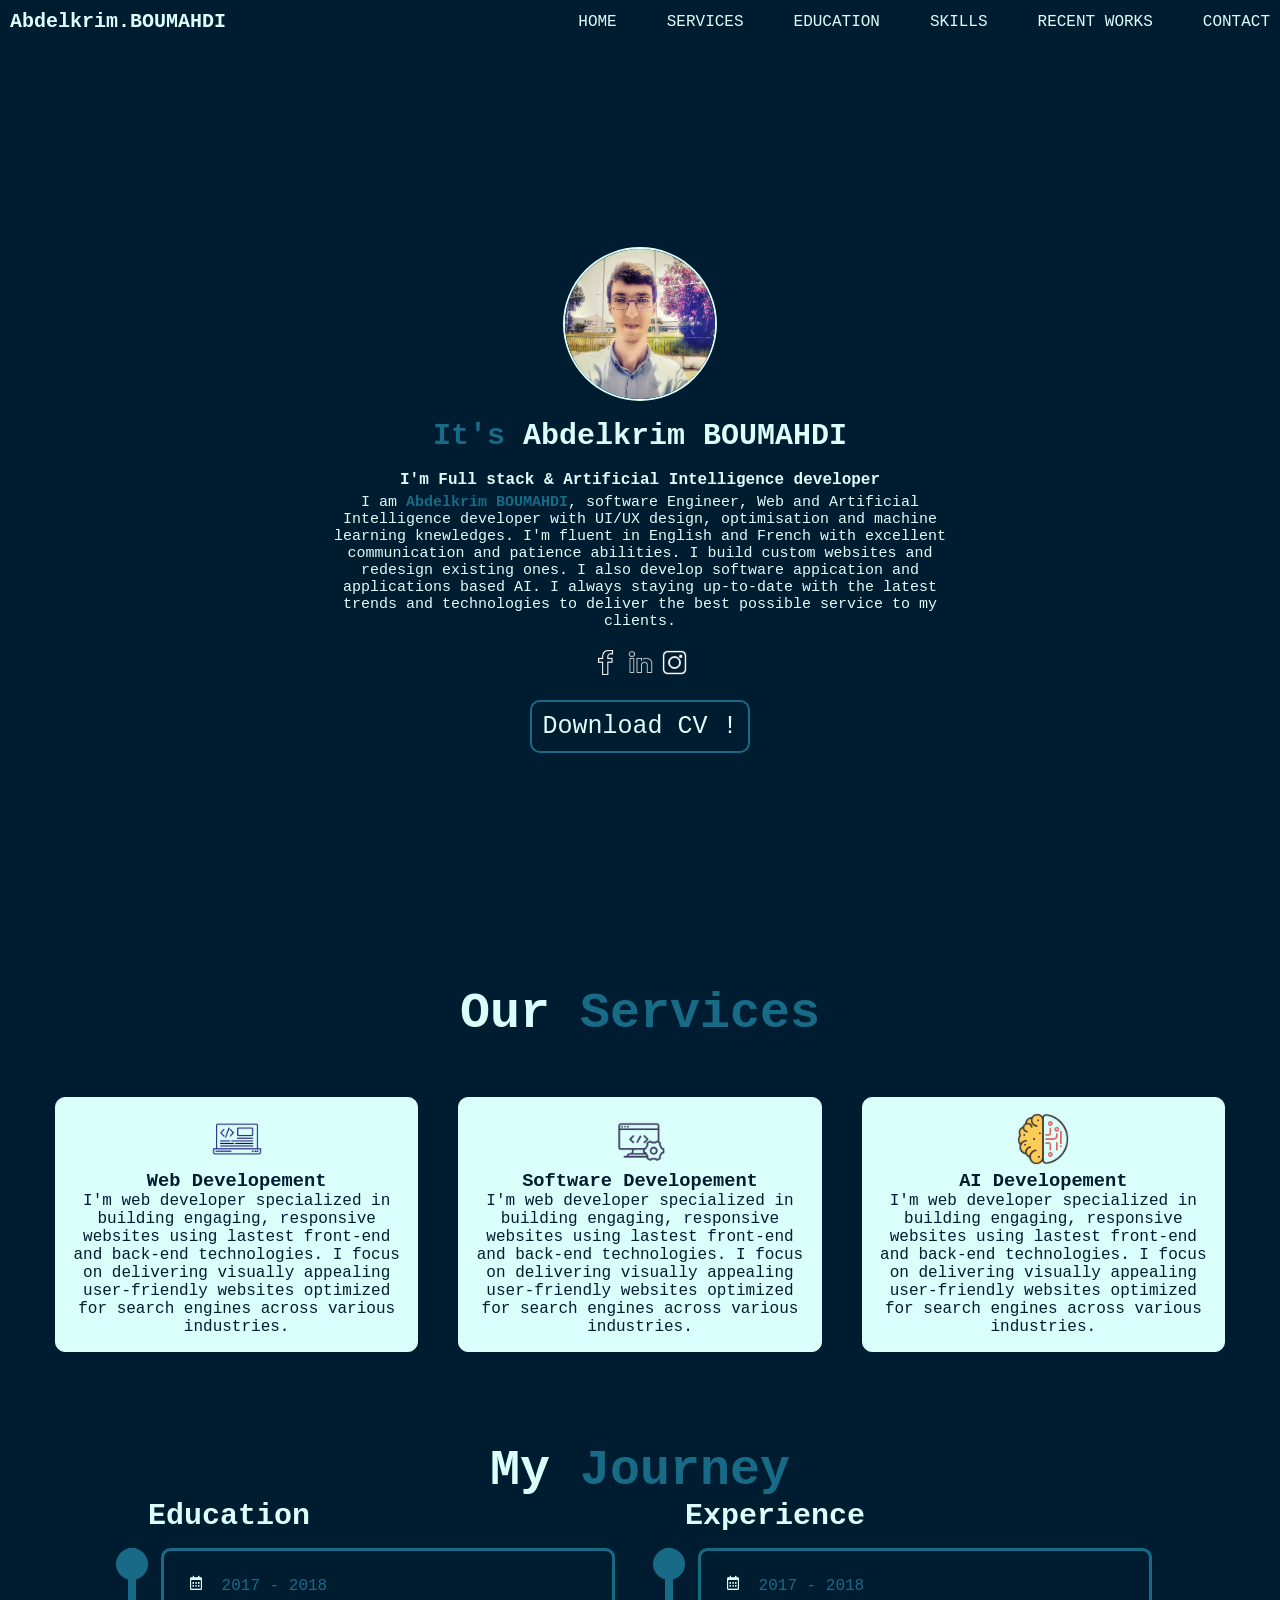
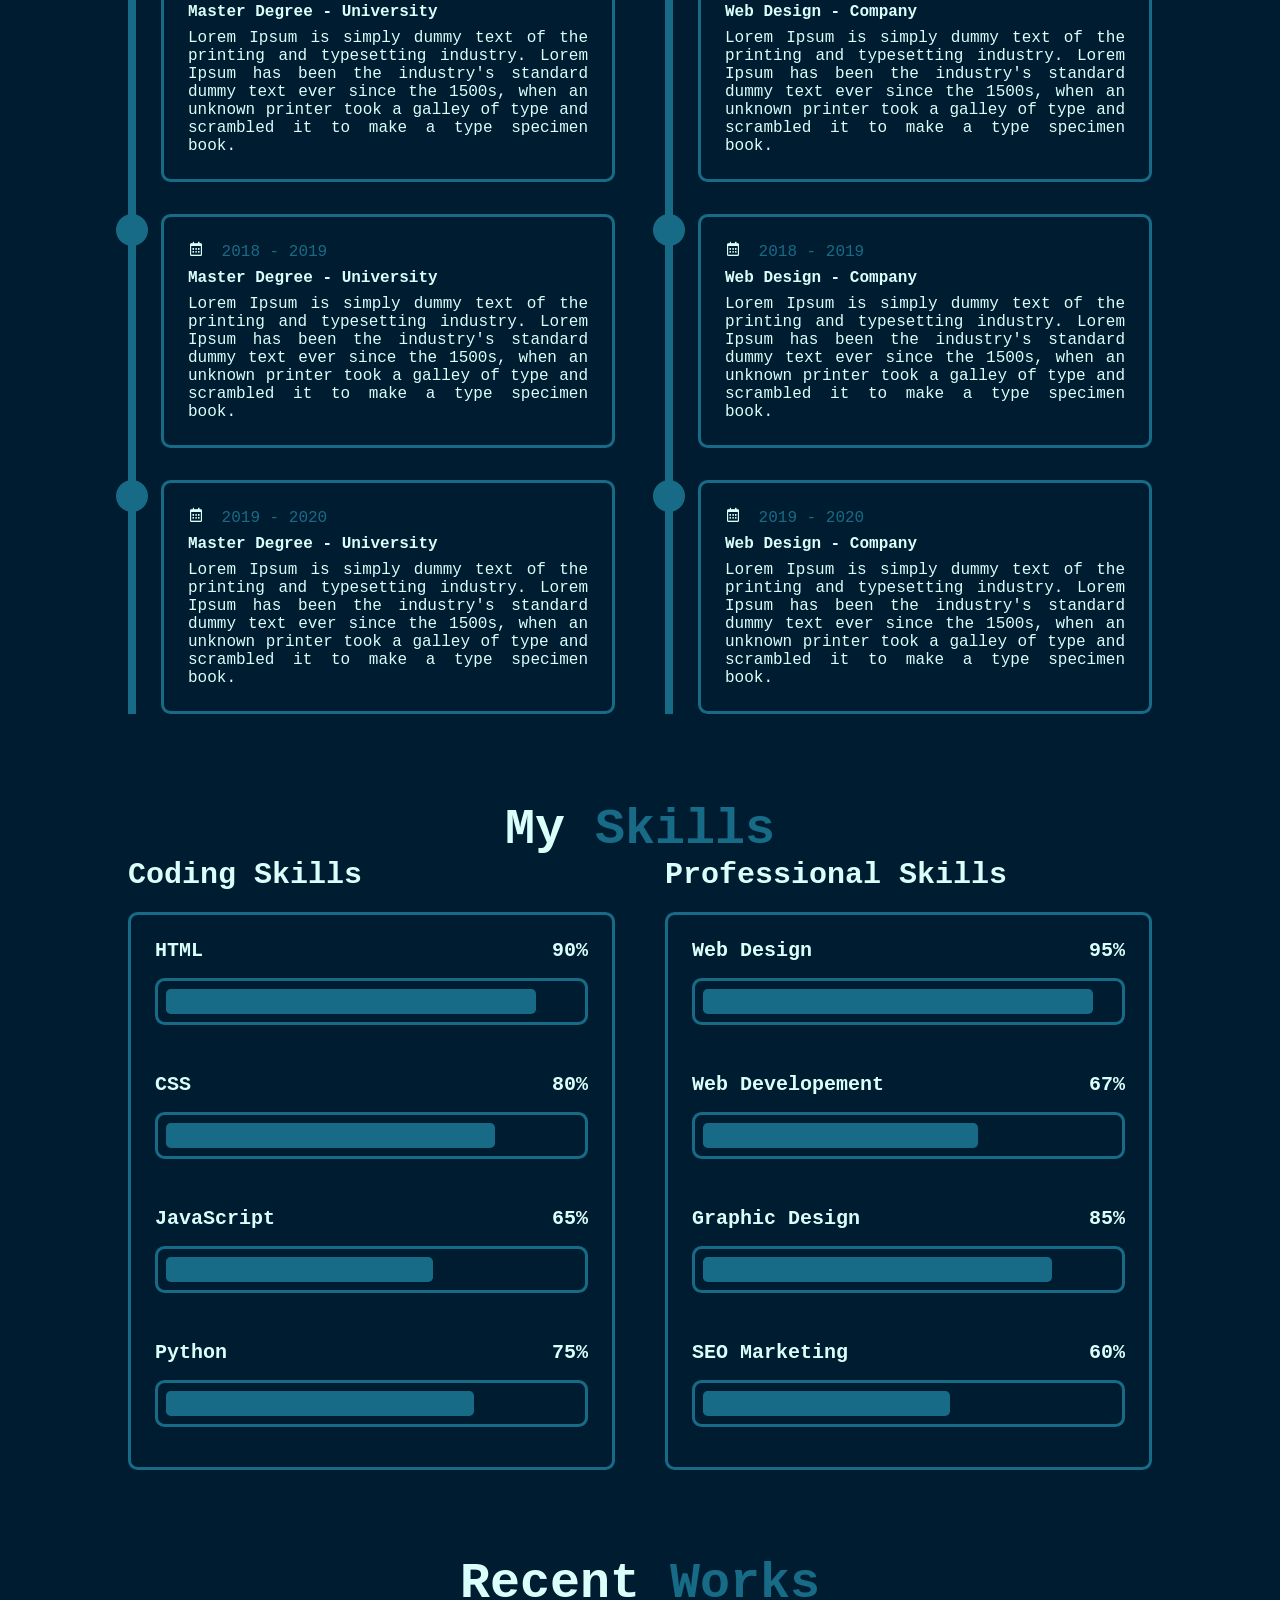
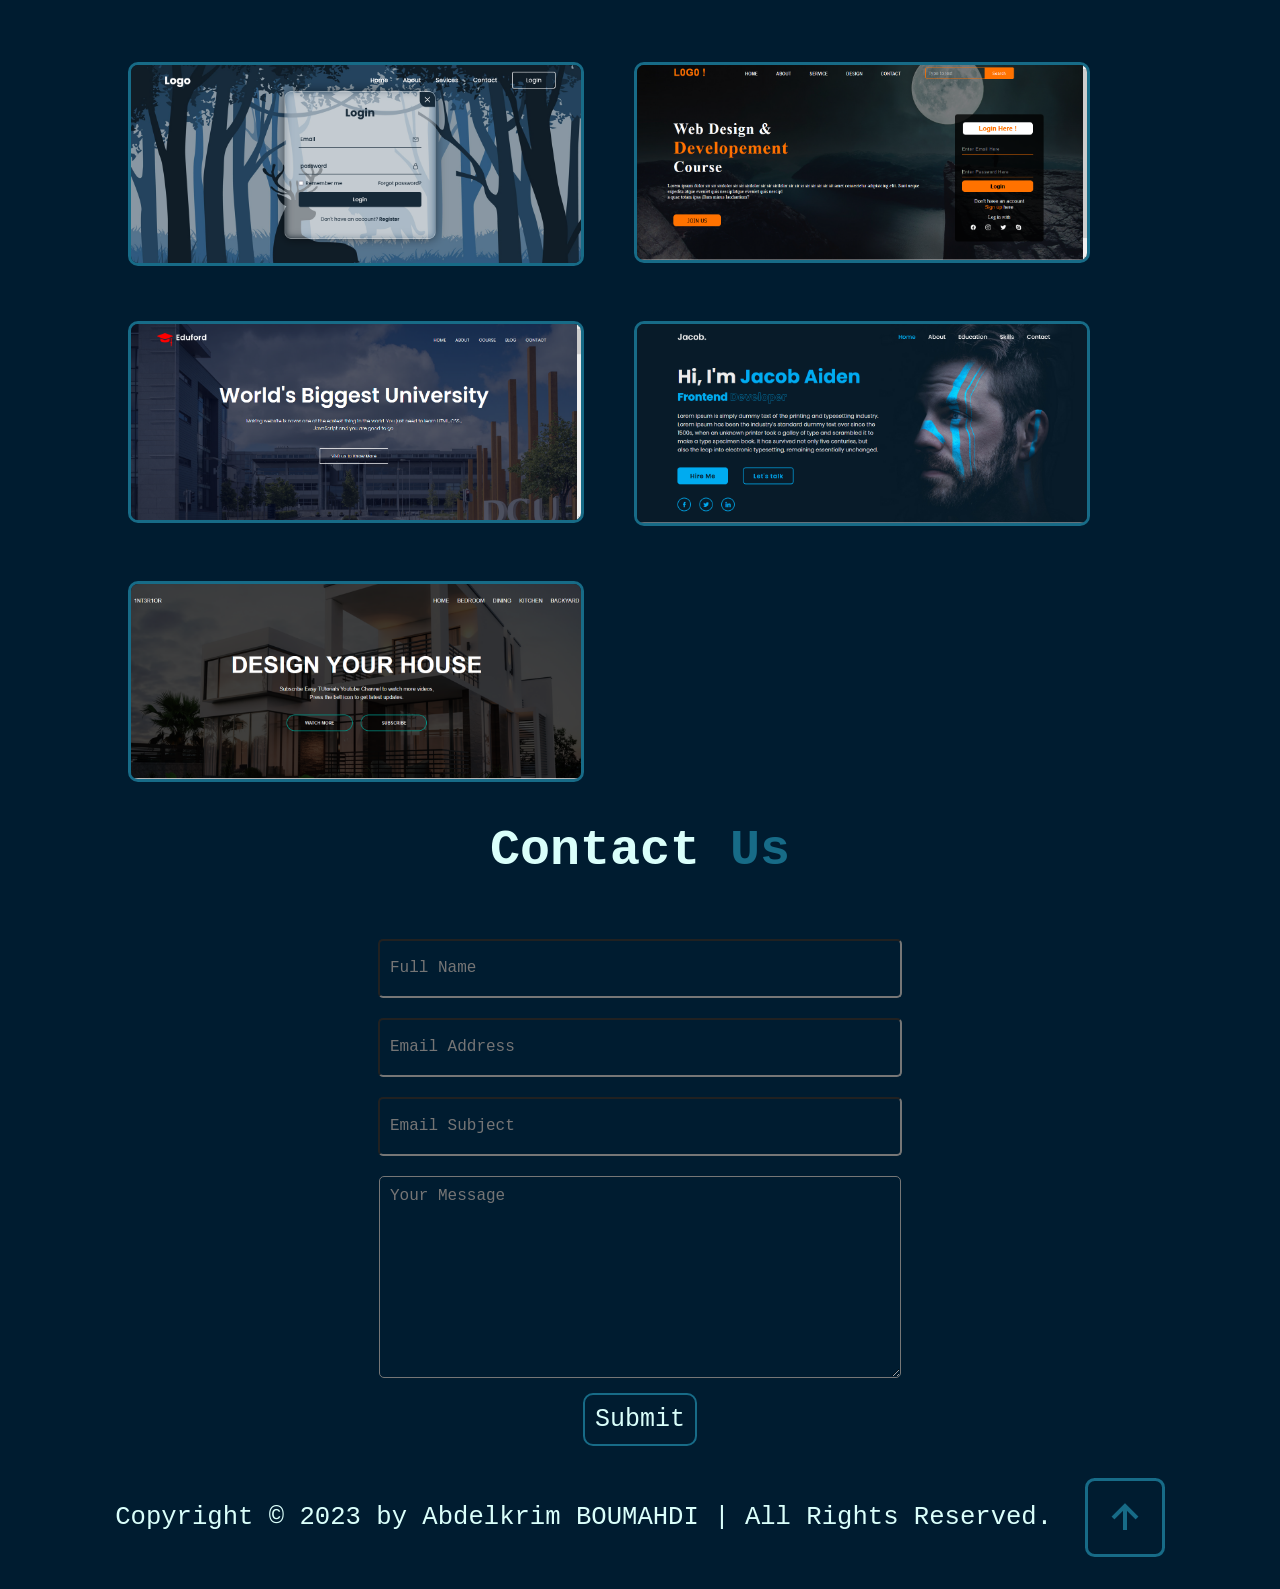
==== index.html @ cdffc8be "Add files via upload" ====
<!DOCTYPE html>
<html>
  <head>
    <link rel="stylesheet" href="style.css">
    <link href='https://unpkg.com/boxicons@2.1.4/css/boxicons.min.css' rel='stylesheet'>
    <title>Abdelkrim BOUMAHDI Portfolio</title>
  </head>
  <body>

    <section class="header">



      <div class="nav-bar">
        <h1 class="logo">
          Abdelkrim.BOUMAHDI
        </h1>
        <ul>
          <li><a href="#home">HOME</a></li>
          <li><a href="#services">SERVICES</a></li>
          <li><a href="#education">EDUCATION</a></li>
          <li><a href="#skills">SKILLS</a></li>
          <li><a href="#recentworks">RECENT WORKS</a></li>
          <li><a href="#contact">CONTACT</a></li>
       </ul>
      </div>
    </section>

    <section class="home" id="home">
      <div class="container">
        <div class="about-img">
          <img class="circular-img" src="imgs/myphoto.jpg" width=150px>
        </div>
        <h1 class="titles"> <span>It's</span> Abdelkrim BOUMAHDI</h1>
        <h4 class="titles"> I'm Full stack & Artificial Intelligence developer </h4>
        <p>I am <span>Abdelkrim BOUMAHDI</span>, software Engineer, Web and Artificial Intelligence developer with
           UI/UX design, optimisation and machine learning knewledges. I'm fluent
           in English and French with excellent communication and patience abilities.
           I build custom websites and redesign existing ones. I also develop software
           appication and applications based AI. I always staying up-to-date with
           the latest trends and technologies to deliver the best
            possible service to my clients.
        </p>
        <div class="banner">
            <a href="https://www.facebook.com/walid4ever"><img src="imgs/facebook_logo.png" width=25px></a>
            <a href="https://www.linkedin.com/in/abdelkrim-boumahdi-388387104/"><img src="imgs/linkedin_logo.png" width=25px></a>
            <a href="https://www.instagram.com/walid93madridista/"><img src="imgs/instagram_logo.png" width=25px></a>
          </div>
          <form method="get" action="docs/CV.pdf">
            <button class= "button" type="submit">Download CV !</button>
          </form>
      </div>

    </section>

    <section class="services" id="services">
      <h1> Our <span>Services</span></h1>

      <div class="big-container">
       <div class="container-services">
         <div class ="Web-Developpement">
           <img src="imgs/web_dev_logo.png" width=52px;>
           <h3 class="titles"> Web Developement </h3>
           <p class="text">
             I'm web developer specialized in building engaging,
             responsive websites using lastest
             front-end and back-end technologies.
             I focus on delivering visually appealing user-friendly
             websites optimized for search engines across various industries.
           </p>
         </div>

         <div class ="software-developpement">
           <img src="imgs/coding_logo.png" width=52px;>
           <h3 class="titles"> Software Developement </h3>
           <p class="text">
             I'm web developer specialized in building engaging,
             responsive websites using lastest
             front-end and back-end technologies.
             I focus on delivering visually appealing user-friendly
             websites optimized for search engines across various industries.
           </p>
         </div>

         <div class ="ai-Developpement">
           <img src="imgs/ai_logo.png" width=52px;>
           <h3 class="titles"> AI Developement </h3>
           <p class="text">
             I'm web developer specialized in building engaging,
             responsive websites using lastest
             front-end and back-end technologies.
             I focus on delivering visually appealing user-friendly
             websites optimized for search engines across various industries.
           </p>
         </div>

       </div>

     </div>

    </section>

    <section class="education" id="education">
      <h1> My <span>Journey</span></h1>


      <div class="education-row">
              <div class="education-column">
                <h3 class="title">Education</h3>

                <div class="education-box">
                  <div class="education-content">
                    <div class="content">
                      <div class="year"><i class='bx bx-calendar'></i> 2017 - 2018</div>
                      <h3> Master Degree - University</h3>
                      <p>Lorem Ipsum is simply dummy text of the printing and typesetting industry. Lorem Ipsum has been the industry's standard dummy text ever since the 1500s, when an unknown printer took a galley of type and scrambled it to make a type specimen book.</p>
                    </div>
                  </div>
                  <div class="education-content">
                    <div class="content">
                      <div class="year"><i class='bx bx-calendar'></i> 2018 - 2019</div>
                      <h3> Master Degree - University</h3>
                      <p>Lorem Ipsum is simply dummy text of the printing and typesetting industry. Lorem Ipsum has been the industry's standard dummy text ever since the 1500s, when an unknown printer took a galley of type and scrambled it to make a type specimen book.</p>

                    </div>
                  </div>

                  <div class="education-content">
                    <div class="content">
                      <div class="year"><i class='bx bx-calendar'></i> 2019 - 2020</div>
                      <h3> Master Degree - University</h3>
                      <p>Lorem Ipsum is simply dummy text of the printing and typesetting industry. Lorem Ipsum has been the industry's standard dummy text ever since the 1500s, when an unknown printer took a galley of type and scrambled it to make a type specimen book.</p>

                    </div>
                  </div>

                  </div>
                </div>

                <div class="education-column">
                  <h3 class="title">Experience</h3>

                  <div class="education-box">
                    <div class="education-content">
                      <div class="content">
                        <div class="year"><i class='bx bx-calendar'></i> 2017 - 2018</div>
                        <h3> Web Design - Company</h3>
                        <p>Lorem Ipsum is simply dummy text of the printing and typesetting industry. Lorem Ipsum has been the industry's standard dummy text ever since the 1500s, when an unknown printer took a galley of type and scrambled it to make a type specimen book.</p>
                      </div>
                    </div>
                    <div class="education-content">
                      <div class="content">
                        <div class="year"><i class='bx bx-calendar'></i> 2018 - 2019</div>
                        <h3> Web Design - Company</h3>
                        <p>Lorem Ipsum is simply dummy text of the printing and typesetting industry. Lorem Ipsum has been the industry's standard dummy text ever since the 1500s, when an unknown printer took a galley of type and scrambled it to make a type specimen book.</p>

                      </div>
                    </div>

                    <div class="education-content">
                      <div class="content">
                        <div class="year"><i class='bx bx-calendar'></i> 2019 - 2020</div>
                        <h3> Web Design - Company</h3>
                        <p>Lorem Ipsum is simply dummy text of the printing and typesetting industry. Lorem Ipsum has been the industry's standard dummy text ever since the 1500s, when an unknown printer took a galley of type and scrambled it to make a type specimen book.</p>

                      </div>
                    </div>

                    </div>
                  </div>


              </div>




    </section>



    <section class="skills" id="skills">
      <h1> My <span>Skills</span></h1>
      <div class="skills-row">
           <div class="skills-column">
             <h3 class="title">Coding Skills</h3>
             <div class="skills-box">
               <div class="skills-content">

               <div class ="progress">
                 <h3> HTML <span>90%</span></h3>
                 <div class="bar"><span></span></div>
               </div>
               <div class ="progress">
                 <h3> CSS <span>80%</span></h3>
                 <div class="bar"><span></span></div>
               </div>
               <div class ="progress">
                 <h3> JavaScript <span>65%</span></h3>
                 <div class="bar"><span></span></div>
               </div>
               <div class ="progress">
                 <h3> Python <span>75%</span></h3>
                 <div class="bar"><span></span></div>
               </div>
             </div>
             </div>
           </div>

           <div class="skills-column">
             <h3 class="title">Professional Skills</h3>
             <div class="skills-box">
               <div class="skills-content">
               <div class ="progress">
                 <h3> Web Design <span>95%</span></h3>
                 <div class="bar"><span></span></div>
               </div>
               <div class ="progress">
                 <h3> Web Developement <span>67%</span></h3>
                 <div class="bar"><span></span></div>
               </div>
               <div class ="progress">
                 <h3> Graphic Design <span>85%</span></h3>
                 <div class="bar"><span></span></div>
               </div>
               <div class ="progress">
                 <h3> SEO Marketing <span>60%</span></h3>
                 <div class="bar"><span></span></div>
               </div>
             </div>
           </div>
           </div>

           </div>
    </section>

    <section class="recentworks" id="recentworks">
      <h1> Recent <span>Works</span></h1>
      <div class="myworks">
        <a href="#"><img src="imgs/mywork1.png" width=450px></a>
          <a href="#"><img src="imgs/mywork2.png" width=450px></a>
          <a href="#"><img src="imgs/mywork3.png" width=450px></a>
            <a href="#"><img src="imgs/mywork4.png" width=450px></a>
              <a href="#"><img src="imgs/mywork5.png" width=450px></a>
      </div>
    </section>


    <section class="contact" id="contact">
      <h1> Contact <span>Us</span></h1>
         <form action="#">
           <div class="formulaire">
           <div class="input-box">
             <div class="input-field">
               <input type="text" placeholder="Full Name" required>
              </div>
             <div class="input-field">
             <input type="text" placeholder="Email Address" required>
              </div>
           </div>
           <div class="input-box">

             <div class="input-field">
             <input type="text" placeholder="Email Subject" required>
              </div>
           </div>
           <div class="textarea-field">
             <textarea name="" id="" cols="50" rows="10" placeholder="Your Message" required></textarea>
            </div>
           <div class="btn-box btns">
             <button type="submit" class="button">Submit</button>
           </div>
         </div>
         </form>
       </section>
       <!-- footer design -->
       <footer class="footer">
         <div class="footer-text">
           <p>Copyright &copy; 2023 by Abdelkrim BOUMAHDI | All Rights Reserved.</p>
         </div>
         <div class="footer-iconTop">
           <a href="#"><i class='bx bx-up-arrow-alt'></i></a>
         </div>
       </footer>


  </body>

</html>
---- style.css ----
*{
  margin:0;
  padding:0;
  background-color: #001C30;
  font-family: Courier ;
}

.header{
  position: fixed;
  width: 100%;
  padding: 10px;
}
.nav-bar{
  display: flex;
  align-items: center;
  justify-content: space-between;
}
.nav-bar li{
  list-style: none;
}
.logo{
  color:#DAFFFB;
  font-size: 20px;
  font-weight: 700;
}
.nav-bar ul{
    display: flex;
}
.nav-bar li a{
  text-decoration: none;
  color:#DAFFFB;
  font-size: 16px;
  padding-left: 50px;
}
.nav-bar{
  padding-right: 20px;
}
span{
    color : #176B87;
    font-weight: 700;
}
.home .container{
  display: flex;
  flex-direction: column;
  justify-content: center;
  align-items: center;
  text-align: center;
   width:50%;
   height: 100vh;
   margin-left: auto;
   margin-right: auto;
}
.home .container .circular-img{
  border-radius: 50%;
  border:2px solid #DAFFFB;
  margin-bottom: 5px;
}
.circular-img:hover  {
                -webkit-animation-name: greenPulse;
                -webkit-animation-duration: 2s;
                -webkit-animation-iteration-count: 1;
                -webkit-box-shadow: 0 0 18px #DAFFFB;
}

.home .container h1{
  padding-top: 8px;
  font-size: 30px;
  font-weight: 700;
  color:#DAFFFB;
}

.home .container h4{
  padding-top: 18px;
  font-weight: 600;
  color:#DAFFFB;
}
.home .container .banner{
  padding-top: 15px;
}
.home .container  p {
  color:#DAFFFB;
  font-size: 15px;
  padding-top: 5px;
  padding-bottom: 5px;
}
.home .container .banner a img{
  color:#DAFFFB;
  padding-bottom: 20px;
}
.button{
  color:#DAFFFB;
  font-size: 25px;
  padding: 10px;
  background: transparent;
  border: 2px solid #176B87;
  border-radius: 10px;
  cursor:pointer;
  transition: 0.5s ease;
}
.home{
  padding-top: 50px;
}
.button:hover{
  background-color: #176B87;
}
.services h1{
  text-align: center;
  color:#DAFFFB;
  padding-top: 35px;
  font-size: 50px;
}
.big-container{
  display: flex;
  align-items: center;
  justify-content: center;
  padding: 20px;
  margin: 15px;
}
.big-container .container-services{
  display: flex;
  align-items: center;
  justify-content: center;
  text-align: center;
}
.Web-Developpement,.software-developpement,.ai-Developpement{
  margin: 20px;
  padding: 15px;
  border: 1px solid #DAFFFB;
  border-radius:10px;
  background-color: #DAFFFB;

  transition: 0.5s ease;
}
.Web-Developpement h3,.software-developpement h3,.ai-Developpement h3{
  background-color: #DAFFFB;
  color:#001C30;

}
.text{
  background-color: #DAFFFB;
  color:#001C30;
}
.Web-Developpement img,.software-developpement img,.ai-Developpement img{
  background-color: #DAFFFB;

}
.Web-Developpement:hover,.software-developpement:hover,.ai-Developpement:hover{
  -webkit-animation-duration: 2s;
  -webkit-animation-iteration-count: 1;
  -webkit-box-shadow: 0 0 18px #DAFFFB;

}

.education h1{
  text-align: center;
  color:#DAFFFB;
  padding-top: 35px;
  font-size: 50px;
}
.banner a img{
  transition: 0.5s;
}
.banner a img:hover{
  transform: scale(1.2);

}

.education{
  display: flex;
  justify-content: center;
  align-items: center;
  flex-direction: column;
  min-height: auto;
  padding-bottom: 20px;
  width: 80%;
  margin-left: auto;
  margin-right: auto;
}


.education .education-row{
  display: flex;
  flex-wrap: wrap;
  gap: 50px;
}
.education-row .education-column{
  flex: 1 1 50px;
}

.education-column .title{
  font-size: 30px;
  color:#DAFFFB;
  margin: 0 0 15px 20px;
}

.education-column .education-box{
  border-left: 8px solid #176B87;
}

.education-box .education-content{
  position:relative;
  padding-left:25px;
}
.education-box .education-content::before{
  content:'';
  position:absolute;
  top:0;
  left: -20px;
  width:2rem;
  height: 2rem;
  background: #176B87;
  border-radius: 50%;
}

.education-content .content{
  position: relative;
  padding: 1.5rem;
  border: .2rem solid #176B87;
  border-radius: .6rem;
  margin-bottom: 2rem;
  overflow: hidden;
}
.education-content .content:hover{
  -webkit-animation-duration: 2s;
  -webkit-animation-iteration-count: 1;
  -webkit-box-shadow: 0 0 18px #DAFFFB;
}
.education-content .content::before{
content:'';
position: absolute;
top: 0;
left:0;
width:0%;
height: 100%;
background: #176B87;
z-index: -1;
transition: .5s;
}
.education-content .content:hover::before{
  width:100%;
}
.education-content .content .year{
  font-size: 16px;
  color:#176B87;
  padding-bottom: .5rem;

}
.education-content .content .year i{
padding-right: .5rem;
color:#DAFFFB;
}
.education-content .content h3{
  color:#DAFFFB;
  font-size: 16px;
}
.education-content .content p{
  font-size: 16px;
  padding-top: .5rem;
  text-align:  justify;
  color:#DAFFFB;
}

.skills h1{
  text-align: center;
  color:#DAFFFB;
  padding-top: 35px;
  font-size: 50px;
}

.skills{
  min-height: auto;
  padding-bottom: 50px;
  background: transparent;
  width: 80%;
  margin-left: auto;
  margin-right: auto;
}
.skills .skills-row{
  display: flex;
  flex-wrap: wrap;
  gap:50px;
}

.skills .skills-column{
  flex: 1 1 50px;
}
.skills-column .title{
  font-size: 30px;
  color:#DAFFFB;
  margin: 0 0 20px;
}


.skills-box .skills-content{
  position: relative;
  border: .2rem solid #176B87;
  border-radius: .6rem;
  padding: .5rem 1.5rem;
  z-index: 1;
  overflow: hidden;
}
.skills-box .skills-content:hover{
  -webkit-animation-duration: 2s;
  -webkit-animation-iteration-count: 1;
  -webkit-box-shadow: 0 0 18px #DAFFFB;
}

.skills-content .progress{
  padding: 1rem 0 ;
}
.skills-content .progress h3{
  font-size: 20px;
  display: flex;
  justify-content: space-between;
  color:#DAFFFB;
}
.skills-content .progress h3 span{
  color:#DAFFFB;
  font-size: 20px;

}

.skills-content .progress .bar{
  height: 25px;
  border-radius: .6rem;
  border: .2rem solid #176B87;
  padding: .5rem;
  margin:1rem 0;
}

.skills-content .progress .bar span{
  display: block;
  height: 100%;
  border-radius: .3rem;
  background: #176B87;
}

.skills-column:nth-child(1) .skills-content .progress:nth-child(1) .bar span{
  width: 90%;
}
.skills-column:nth-child(1) .skills-content .progress:nth-child(2) .bar span{
  width: 80%;
}
.skills-column:nth-child(1) .skills-content .progress:nth-child(3) .bar span{
  width: 65%;
}
.skills-column:nth-child(1) .skills-content .progress:nth-child(4) .bar span{
  width: 75%;
}

.skills-column:nth-child(2) .skills-content .progress:nth-child(1) .bar span{
  width: 95%;
}
.skills-column:nth-child(2) .skills-content .progress:nth-child(2) .bar span{
  width: 67%;
}
.skills-column:nth-child(2) .skills-content .progress:nth-child(3) .bar span{
  width: 85%;
}
.skills-column:nth-child(2) .skills-content .progress:nth-child(4) .bar span{
  width: 60%;
}


.recentworks h1{
  text-align: center;
  color:#DAFFFB;
  padding-top: 35px;
  margin-bottom: 50px;
  font-size: 50px;
}
.myworks{
  display: flex;
  flex-direction: row;
  flex-wrap: wrap;
  gap:50px;
  width: 80%;
  margin-left: auto;
  margin-right: auto;
}
.myworks img{
  border-radius: 10px;
  border: 3px solid #176B87;
  transition: 1s;
}

.myworks img:hover{
  transform:scale(1.2);
}


.contact h1{
  text-align: center;
  color:#DAFFFB;
  padding-top: 35px;
  margin-bottom: 50px;
  font-size: 50px;
}
.footer{
  display: flex;
  justify-content: space-between;
  align-items: center;
  flex-wrap: wrap;
  padding: 2rem 9%;
  background: transparent;
}
.footer-text p {
  font-size: 1.6rem;
  color:#DAFFFB;
}

.footer-iconTop a{
  position: relative;
  display: inline-flex;
  justify-content: center;
  align-items: center;
  padding: .8rem;
  background: transparent;
  border: .2rem solid #176B87;
  border-radius: .6rem;
  z-index: 1;
  text-decoration: none;
  overflow: hidden;
}

.footer-iconTop a::before{
  content:'';
  position: absolute;
  top:0;
  left:0;
  width: 0%;
  height: 100%;
  background: #176B87;
  z-index: -1;
  transition: 0.5s;
}
.footer-iconTop a:hover::before{
  width:100%;
}
.footer-iconTop a i {
  font-size: 48px;
  color:#176B87;
  transition: 0.5s;
}

.formulaire{
  display:flex;
  justify-content: center;
  align-items: center;
  flex-direction: column;
}
.input-box .input-field input,.textarea-field textarea{
  width: 500px;
  margin: 10px;
  border-radius: 5px;
  color:#fff;
  font-size: 16px;
  padding: 10px;
}
.input-box .input-field input{
  height: 35px;
}
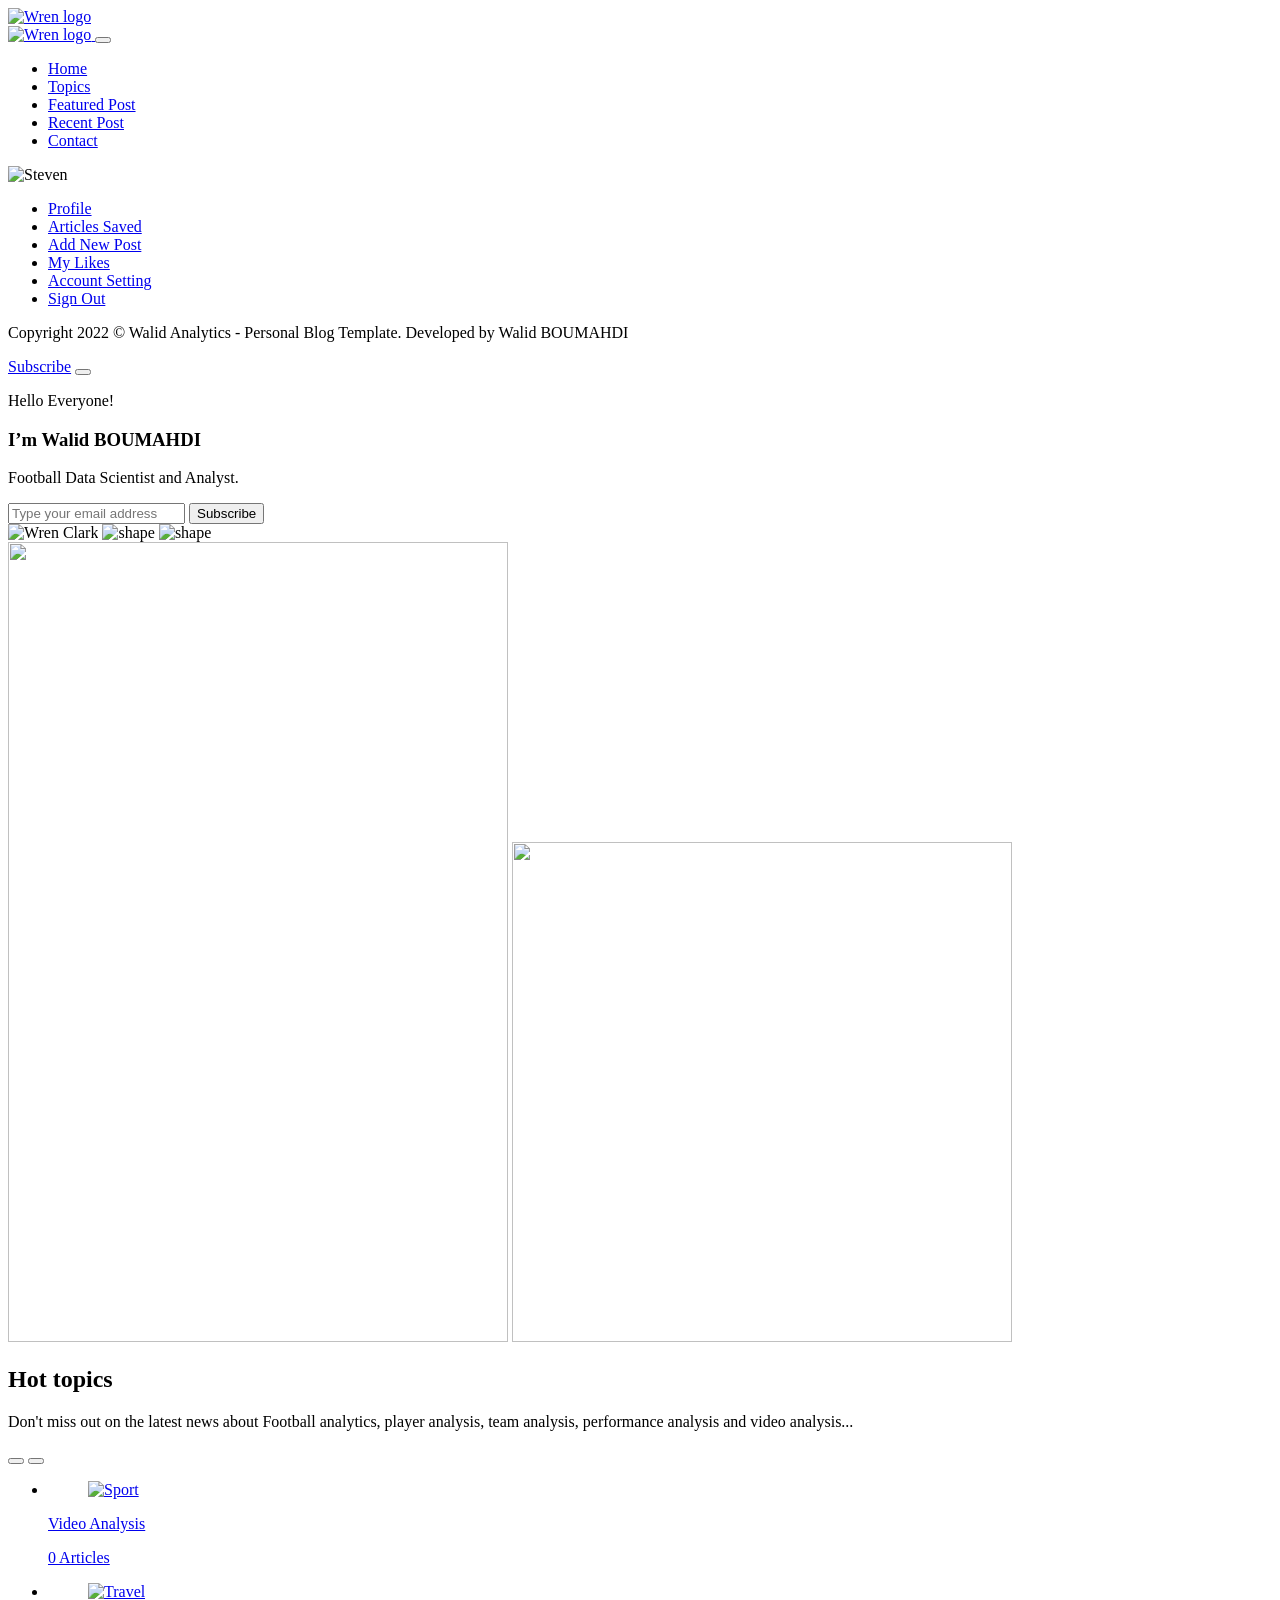
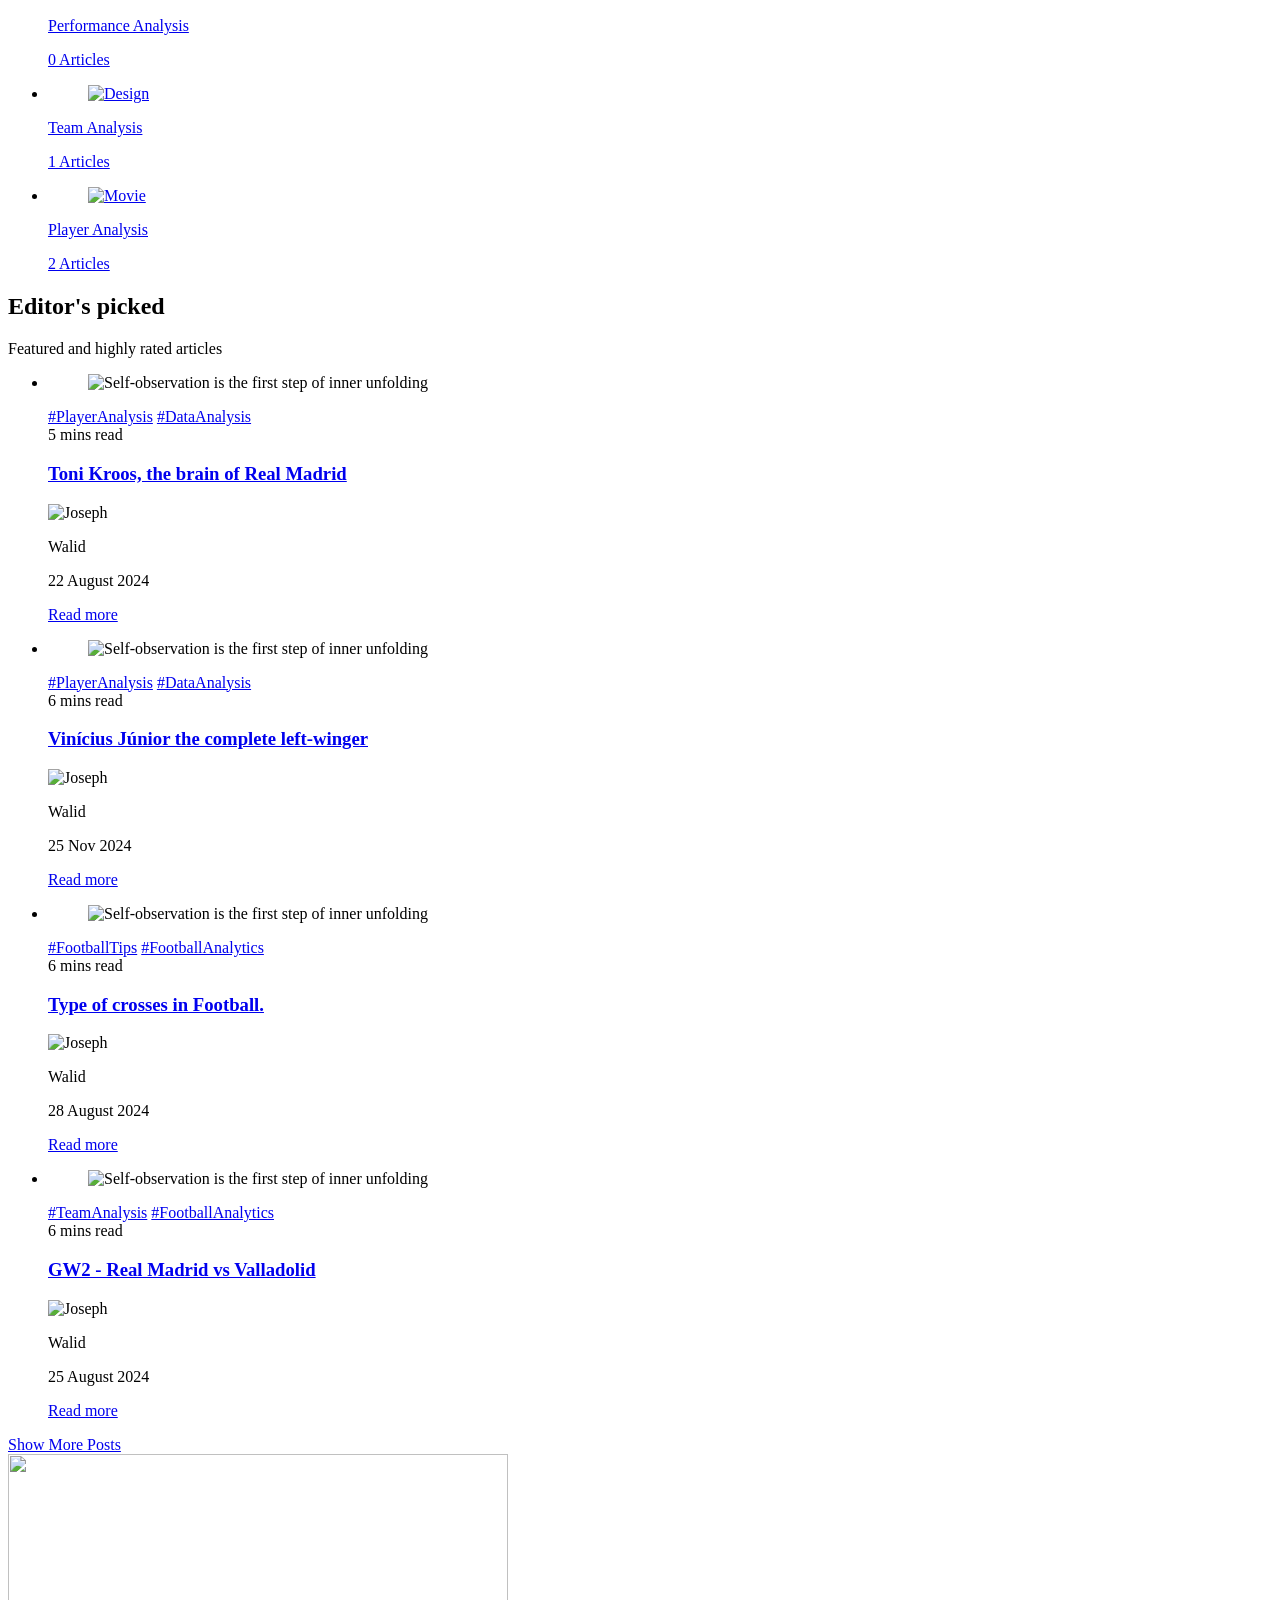
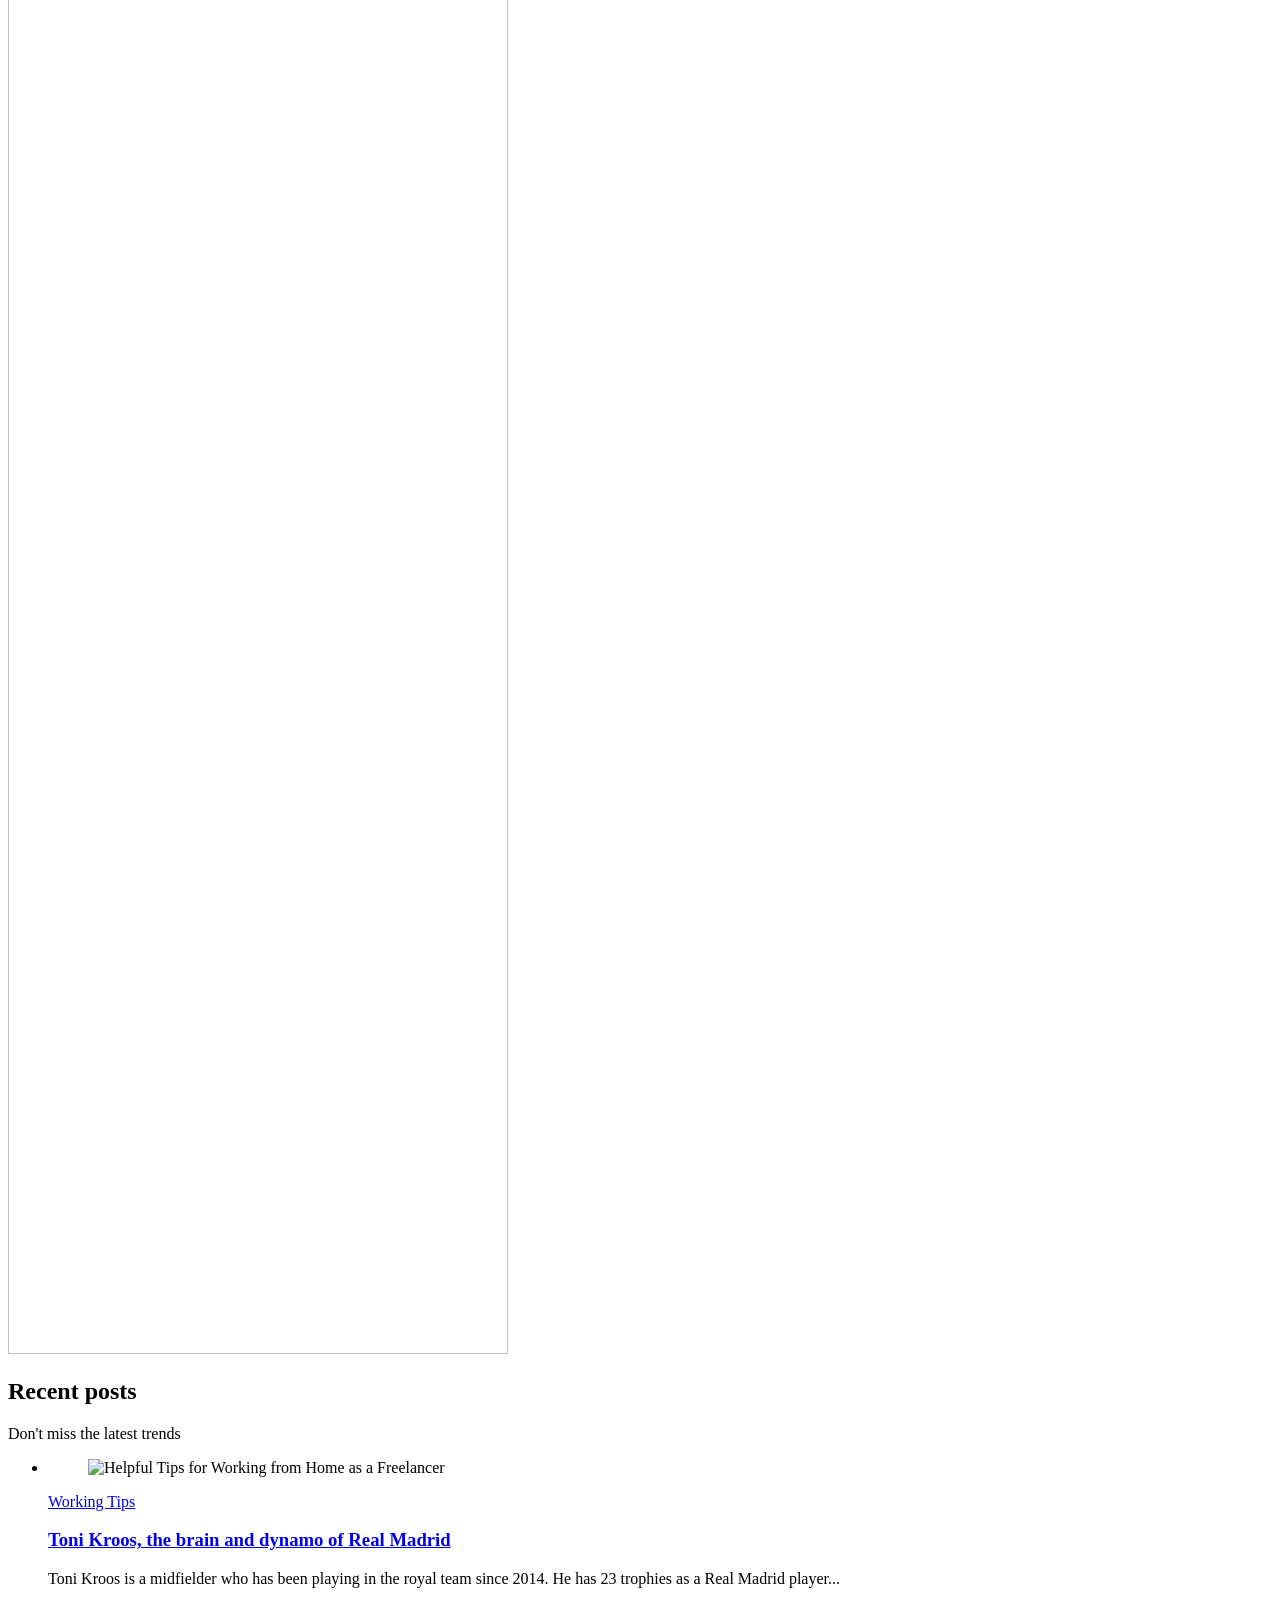
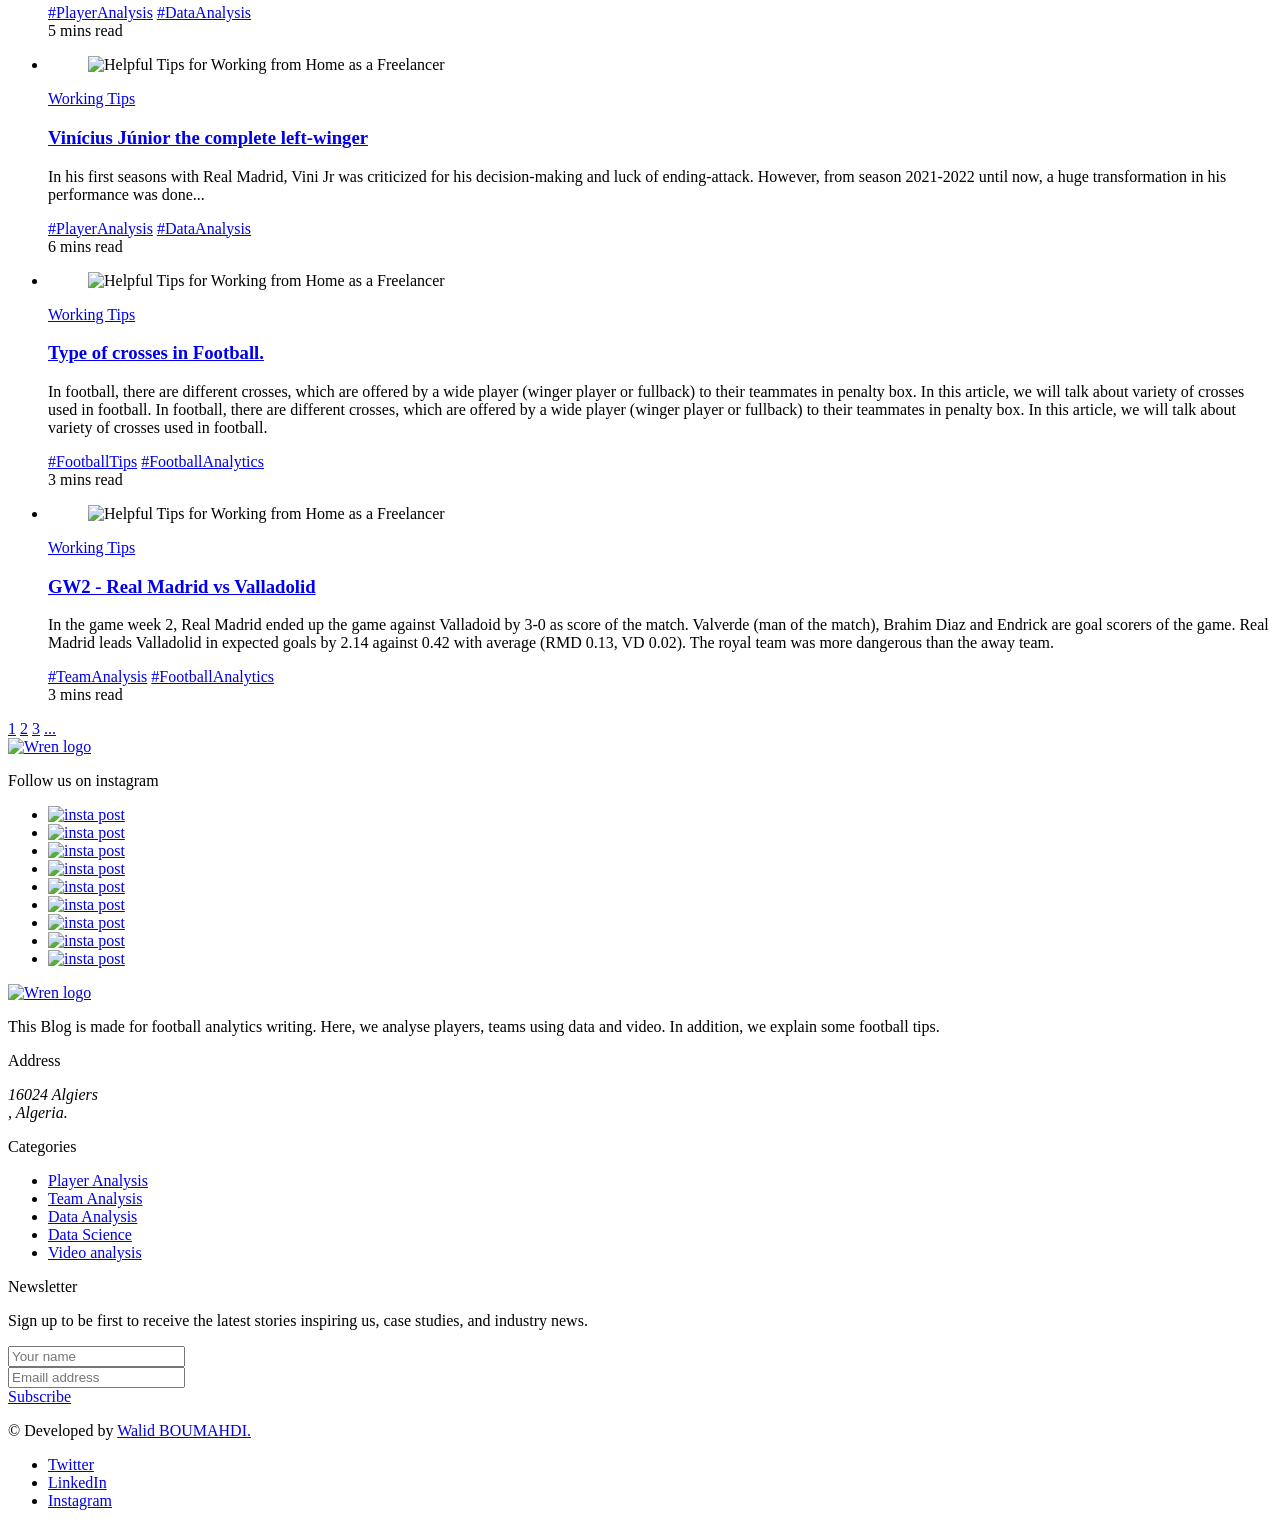
==== commit 397fb54c: "Add files via upload" ====
--- a/index.html
+++ b/index.html
@@ -1,289 +1,1034 @@
-<!DOCTYPE html>
-<html>
-  <head>
-    <link rel="stylesheet" href="style.css">
-    <link href='https://unpkg.com/boxicons@2.1.4/css/boxicons.min.css' rel='stylesheet'>
-    <title>Abdelkrim BOUMAHDI Portfolio</title>
-  </head>
-  <body>
-
-    <section class="header">
-
-
-
-      <div class="nav-bar">
-        <h1 class="logo">
-          Abdelkrim.BOUMAHDI
-        </h1>
-        <ul>
-          <li><a href="#home">HOME</a></li>
-          <li><a href="#services">SERVICES</a></li>
-          <li><a href="#education">EDUCATION</a></li>
-          <li><a href="#skills">SKILLS</a></li>
-          <li><a href="#recentworks">RECENT WORKS</a></li>
-          <li><a href="#contact">CONTACT</a></li>
-       </ul>
-      </div>
-    </section>
-
-    <section class="home" id="home">
-      <div class="container">
-        <div class="about-img">
-          <img class="circular-img" src="imgs/myphoto.jpg" width=150px>
-        </div>
-        <h1 class="titles"> <span>It's</span> Abdelkrim BOUMAHDI</h1>
-        <h4 class="titles"> I'm Full stack & Artificial Intelligence developer </h4>
-        <p>I am <span>Abdelkrim BOUMAHDI</span>, software Engineer, Web and Artificial Intelligence developer with
-           UI/UX design, optimisation and machine learning knewledges. I'm fluent
-           in English and French with excellent communication and patience abilities.
-           I build custom websites and redesign existing ones. I also develop software
-           appication and applications based AI. I always staying up-to-date with
-           the latest trends and technologies to deliver the best
-            possible service to my clients.
-        </p>
-        <div class="banner">
-            <a href="https://www.facebook.com/walid4ever"><img src="imgs/facebook_logo.png" width=25px></a>
-            <a href="https://www.linkedin.com/in/abdelkrim-boumahdi-388387104/"><img src="imgs/linkedin_logo.png" width=25px></a>
-            <a href="https://www.instagram.com/walid93madridista/"><img src="imgs/instagram_logo.png" width=25px></a>
-          </div>
-          <form method="get" action="docs/CV.pdf">
-            <button class= "button" type="submit">Download CV !</button>
-          </form>
-      </div>
-
-    </section>
-
-    <section class="services" id="services">
-      <h1> Our <span>Services</span></h1>
-
-      <div class="big-container">
-       <div class="container-services">
-         <div class ="Web-Developpement">
-           <img src="imgs/web_dev_logo.png" width=52px;>
-           <h3 class="titles"> Web Developement </h3>
-           <p class="text">
-             I'm web developer specialized in building engaging,
-             responsive websites using lastest
-             front-end and back-end technologies.
-             I focus on delivering visually appealing user-friendly
-             websites optimized for search engines across various industries.
-           </p>
-         </div>
-
-         <div class ="software-developpement">
-           <img src="imgs/coding_logo.png" width=52px;>
-           <h3 class="titles"> Software Developement </h3>
-           <p class="text">
-             I'm web developer specialized in building engaging,
-             responsive websites using lastest
-             front-end and back-end technologies.
-             I focus on delivering visually appealing user-friendly
-             websites optimized for search engines across various industries.
-           </p>
-         </div>
-
-         <div class ="ai-Developpement">
-           <img src="imgs/ai_logo.png" width=52px;>
-           <h3 class="titles"> AI Developement </h3>
-           <p class="text">
-             I'm web developer specialized in building engaging,
-             responsive websites using lastest
-             front-end and back-end technologies.
-             I focus on delivering visually appealing user-friendly
-             websites optimized for search engines across various industries.
-           </p>
-         </div>
-
-       </div>
-
-     </div>
-
-    </section>
-
-    <section class="education" id="education">
-      <h1> My <span>Journey</span></h1>
-
-
-      <div class="education-row">
-              <div class="education-column">
-                <h3 class="title">Education</h3>
-
-                <div class="education-box">
-                  <div class="education-content">
-                    <div class="content">
-                      <div class="year"><i class='bx bx-calendar'></i> 2017 - 2018</div>
-                      <h3> Master Degree - University</h3>
-                      <p>Lorem Ipsum is simply dummy text of the printing and typesetting industry. Lorem Ipsum has been the industry's standard dummy text ever since the 1500s, when an unknown printer took a galley of type and scrambled it to make a type specimen book.</p>
-                    </div>
-                  </div>
-                  <div class="education-content">
-                    <div class="content">
-                      <div class="year"><i class='bx bx-calendar'></i> 2018 - 2019</div>
-                      <h3> Master Degree - University</h3>
-                      <p>Lorem Ipsum is simply dummy text of the printing and typesetting industry. Lorem Ipsum has been the industry's standard dummy text ever since the 1500s, when an unknown printer took a galley of type and scrambled it to make a type specimen book.</p>
-
-                    </div>
-                  </div>
-
-                  <div class="education-content">
-                    <div class="content">
-                      <div class="year"><i class='bx bx-calendar'></i> 2019 - 2020</div>
-                      <h3> Master Degree - University</h3>
-                      <p>Lorem Ipsum is simply dummy text of the printing and typesetting industry. Lorem Ipsum has been the industry's standard dummy text ever since the 1500s, when an unknown printer took a galley of type and scrambled it to make a type specimen book.</p>
-
-                    </div>
-                  </div>
-
-                  </div>
-                </div>
-
-                <div class="education-column">
-                  <h3 class="title">Experience</h3>
-
-                  <div class="education-box">
-                    <div class="education-content">
-                      <div class="content">
-                        <div class="year"><i class='bx bx-calendar'></i> 2017 - 2018</div>
-                        <h3> Web Design - Company</h3>
-                        <p>Lorem Ipsum is simply dummy text of the printing and typesetting industry. Lorem Ipsum has been the industry's standard dummy text ever since the 1500s, when an unknown printer took a galley of type and scrambled it to make a type specimen book.</p>
-                      </div>
-                    </div>
-                    <div class="education-content">
-                      <div class="content">
-                        <div class="year"><i class='bx bx-calendar'></i> 2018 - 2019</div>
-                        <h3> Web Design - Company</h3>
-                        <p>Lorem Ipsum is simply dummy text of the printing and typesetting industry. Lorem Ipsum has been the industry's standard dummy text ever since the 1500s, when an unknown printer took a galley of type and scrambled it to make a type specimen book.</p>
-
-                      </div>
-                    </div>
-
-                    <div class="education-content">
-                      <div class="content">
-                        <div class="year"><i class='bx bx-calendar'></i> 2019 - 2020</div>
-                        <h3> Web Design - Company</h3>
-                        <p>Lorem Ipsum is simply dummy text of the printing and typesetting industry. Lorem Ipsum has been the industry's standard dummy text ever since the 1500s, when an unknown printer took a galley of type and scrambled it to make a type specimen book.</p>
-
-                      </div>
-                    </div>
-
-                    </div>
-                  </div>
-
-
-              </div>
-
-
-
-
-    </section>
-
-
-
-    <section class="skills" id="skills">
-      <h1> My <span>Skills</span></h1>
-      <div class="skills-row">
-           <div class="skills-column">
-             <h3 class="title">Coding Skills</h3>
-             <div class="skills-box">
-               <div class="skills-content">
-
-               <div class ="progress">
-                 <h3> HTML <span>90%</span></h3>
-                 <div class="bar"><span></span></div>
-               </div>
-               <div class ="progress">
-                 <h3> CSS <span>80%</span></h3>
-                 <div class="bar"><span></span></div>
-               </div>
-               <div class ="progress">
-                 <h3> JavaScript <span>65%</span></h3>
-                 <div class="bar"><span></span></div>
-               </div>
-               <div class ="progress">
-                 <h3> Python <span>75%</span></h3>
-                 <div class="bar"><span></span></div>
-               </div>
-             </div>
-             </div>
-           </div>
-
-           <div class="skills-column">
-             <h3 class="title">Professional Skills</h3>
-             <div class="skills-box">
-               <div class="skills-content">
-               <div class ="progress">
-                 <h3> Web Design <span>95%</span></h3>
-                 <div class="bar"><span></span></div>
-               </div>
-               <div class ="progress">
-                 <h3> Web Developement <span>67%</span></h3>
-                 <div class="bar"><span></span></div>
-               </div>
-               <div class ="progress">
-                 <h3> Graphic Design <span>85%</span></h3>
-                 <div class="bar"><span></span></div>
-               </div>
-               <div class ="progress">
-                 <h3> SEO Marketing <span>60%</span></h3>
-                 <div class="bar"><span></span></div>
-               </div>
-             </div>
-           </div>
-           </div>
-
-           </div>
-    </section>
-
-    <section class="recentworks" id="recentworks">
-      <h1> Recent <span>Works</span></h1>
-      <div class="myworks">
-        <a href="#"><img src="imgs/mywork1.png" width=450px></a>
-          <a href="#"><img src="imgs/mywork2.png" width=450px></a>
-          <a href="#"><img src="imgs/mywork3.png" width=450px></a>
-            <a href="#"><img src="imgs/mywork4.png" width=450px></a>
-              <a href="#"><img src="imgs/mywork5.png" width=450px></a>
-      </div>
-    </section>
-
-
-    <section class="contact" id="contact">
-      <h1> Contact <span>Us</span></h1>
-         <form action="#">
-           <div class="formulaire">
-           <div class="input-box">
-             <div class="input-field">
-               <input type="text" placeholder="Full Name" required>
-              </div>
-             <div class="input-field">
-             <input type="text" placeholder="Email Address" required>
-              </div>
-           </div>
-           <div class="input-box">
-
-             <div class="input-field">
-             <input type="text" placeholder="Email Subject" required>
-              </div>
-           </div>
-           <div class="textarea-field">
-             <textarea name="" id="" cols="50" rows="10" placeholder="Your Message" required></textarea>
-            </div>
-           <div class="btn-box btns">
-             <button type="submit" class="button">Submit</button>
-           </div>
-         </div>
-         </form>
-       </section>
-       <!-- footer design -->
-       <footer class="footer">
-         <div class="footer-text">
-           <p>Copyright &copy; 2023 by Abdelkrim BOUMAHDI | All Rights Reserved.</p>
-         </div>
-         <div class="footer-iconTop">
-           <a href="#"><i class='bx bx-up-arrow-alt'></i></a>
-         </div>
-       </footer>
-
-
-  </body>
-
-</html>
+<!DOCTYPE html>
+<html lang="en">
+
+<head>
+  <meta charset="UTF-8">
+  <meta http-equiv="X-UA-Compatible" content="IE=edge">
+  <meta name="viewport" content="width=device-width, initial-scale=1.0">
+
+  <!--
+    - primary meta tags
+  -->
+  <title>Walid Analytics - Perosonal Blog Website</title>
+  <meta name="title" content="Walid Analytics - Perosonal Blog Website">
+
+  <!--
+    - favicon
+  -->
+  <link rel="shortcut icon" href="./favicon.svg" type="image/svg+xml">
+
+  <!--
+    - google font link
+  -->
+  <link rel="preconnect" href="https://fonts.googleapis.com">
+  <link rel="preconnect" href="https://fonts.gstatic.com" crossorigin>
+  <link href="https://fonts.googleapis.com/css2?family=Noto+Sans:wght@300;400;500;600;700;800&display=swap"
+    rel="stylesheet">
+
+  <!--
+    - custom css link
+  -->
+  <link rel="stylesheet" href="./assets/css/style.css">
+
+  <!--
+    - preload images
+  -->
+  <link rel="preload" as="image" href="./assets/images/myphoto.png">
+  <link rel="preload" as="image" href="./assets/images/pattern-2.svg">
+  <link rel="preload" as="image" href="./assets/images/pattern-3.svg">
+
+</head>
+
+<body id="top">
+
+  <!--
+    - #HEADER
+  -->
+
+  <header class="header" data-header>
+    <div class="container">
+
+      <a href="#" class="logo">
+        <img src="./assets/images/logo.svg" width="119" height="37" alt="Wren logo">
+      </a>
+
+      <nav class="navbar" data-navbar>
+
+        <div class="navbar-top">
+          <a href="#" class="logo">
+            <img src="./assets/images/logo.svg" width="119" height="37" alt="Wren logo">
+          </a>
+
+          <button class="nav-close-btn" aria-label="close menu" data-nav-toggler>
+            <ion-icon name="close-outline" aria-hidden="true"></ion-icon>
+          </button>
+        </div>
+
+        <ul class="navbar-list">
+
+          <li>
+            <a href="index.html" class="navbar-link hover-1" data-nav-toggler>Home</a>
+          </li>
+
+          <li>
+            <a href="#topics" class="navbar-link hover-1" data-nav-toggler>Topics</a>
+          </li>
+
+          <li>
+            <a href="#featured" class="navbar-link hover-1" data-nav-toggler>Featured Post</a>
+          </li>
+
+          <li>
+            <a href="#recent" class="navbar-link hover-1" data-nav-toggler>Recent Post</a>
+          </li>
+
+          <li>
+            <a href="#" class="navbar-link hover-1" data-nav-toggler>Contact</a>
+          </li>
+
+        </ul>
+
+        <div class="navbar-bottom">
+
+          <div class="profile-card">
+            <img src="./assets/images/author-1.jpg" width="48" height="48" alt="Steven" class="profile-banner">
+
+
+          </div>
+
+          <ul class="link-list">
+
+            <li>
+              <a href="#" class="navbar-bottom-link hover-1">Profile</a>
+            </li>
+
+            <li>
+              <a href="#" class="navbar-bottom-link hover-1">Articles Saved</a>
+            </li>
+
+            <li>
+              <a href="#" class="navbar-bottom-link hover-1">Add New Post</a>
+            </li>
+
+            <li>
+              <a href="#" class="navbar-bottom-link hover-1">My Likes</a>
+            </li>
+
+            <li>
+              <a href="#" class="navbar-bottom-link hover-1">Account Setting</a>
+            </li>
+
+            <li>
+              <a href="#" class="navbar-bottom-link hover-1">Sign Out</a>
+            </li>
+
+          </ul>
+
+        </div>
+
+        <p class="copyright-text">
+          Copyright 2022 © Walid Analytics - Personal Blog Template.
+          Developed by Walid BOUMAHDI
+        </p>
+
+      </nav>
+
+      <a href="#" class="btn btn-primary">Subscribe</a>
+
+      <button class="nav-open-btn" aria-label="open menu" data-nav-toggler>
+        <ion-icon name="menu-outline" aria-hidden="true"></ion-icon>
+      </button>
+
+    </div>
+  </header>
+
+
+
+
+
+  <main>
+    <article>
+
+      <!--
+        - #HERO
+      -->
+
+      <section class="hero" id="home" aria-label="home">
+        <div class="container">
+
+          <div class="hero-content">
+
+            <p class="hero-subtitle">Hello Everyone!</p>
+
+            <h1 class="headline headline-1 section-title">
+              I’m Walid<span class="span"> BOUMAHDI</span>
+            </h1>
+
+            <p class="hero-text">
+              Football Data Scientist and Analyst.
+            </p>
+
+            <div class="input-wrapper">
+
+              <input type="email" name="email_address" placeholder="Type your email address" required
+                class="input-field" autocomplete="off">
+
+              <button class="btn btn-primary">
+                <span class="span">Subscribe</span>
+
+                <ion-icon name="arrow-forward-outline" aria-hidden="true"></ion-icon>
+              </button>
+
+            </div>
+
+          </div>
+
+          <div class="hero-banner">
+
+            <img src="./assets/images/myphoto.png" width="327" height="490" alt="Wren Clark" class="w-100">
+
+            <img src="./assets/images/pattern-2.svg" width="27" height="26" alt="shape" class="shape shape-1">
+
+            <img src="./assets/images/pattern-3.svg" width="27" height="26" alt="shape" class="shape shape-2">
+
+          </div>
+
+          <img src="./assets/images/shadow-1.svg" width="500" height="800" alt="" class="hero-bg hero-bg-1">
+
+          <img src="./assets/images/shadow-2.svg" width="500" height="500" alt="" class="hero-bg hero-bg-2">
+
+        </div>
+      </section>
+
+
+
+
+
+      <!--
+        - #TOPICS
+      -->
+
+      <section class="topics" id="topics" aria-labelledby="topic-label">
+        <div class="container">
+
+          <div class="card topic-card">
+
+            <div class="card-content">
+
+              <h2 class="headline headline-2 section-title card-title" id="topic-label">
+                Hot topics
+              </h2>
+
+              <p class="card-text">
+                Don't miss out on the latest news about Football analytics, player analysis, team analysis, performance analysis and video analysis...
+              </p>
+
+              <div class="btn-group">
+                <button class="btn-icon" aria-label="previous" data-slider-prev>
+                  <ion-icon name="arrow-back" aria-hidden="true"></ion-icon>
+                </button>
+
+                <button class="btn-icon" aria-label="next" data-slider-next>
+                  <ion-icon name="arrow-forward" aria-hidden="true"></ion-icon>
+                </button>
+              </div>
+
+            </div>
+
+            <div class="slider" data-slider>
+              <ul class="slider-list" data-slider-container>
+
+                <li class="slider-item">
+                  <a href="#" class="slider-card">
+
+                    <figure class="slider-banner img-holder" style="--width: 507; --height: 618;">
+                      <img src="./assets/images/topic-1.png" width="507" height="618" loading="lazy" alt="Sport"
+                        class="img-cover">
+                    </figure>
+
+                    <div class="slider-content">
+                      <span class="slider-title">Video Analysis</span>
+
+                      <p class="slider-subtitle">0 Articles</p>
+                    </div>
+
+                  </a>
+                </li>
+
+                <li class="slider-item">
+                  <a href="#" class="slider-card">
+
+                    <figure class="slider-banner img-holder" style="--width: 507; --height: 618;">
+                      <img src="./assets/images/topic-2.png" width="507" height="618" loading="lazy" alt="Travel"
+                        class="img-cover">
+                    </figure>
+
+                    <div class="slider-content">
+                      <span class="slider-title">Performance Analysis</span>
+
+                      <p class="slider-subtitle">0 Articles</p>
+                    </div>
+
+                  </a>
+                </li>
+
+                <li class="slider-item">
+                  <a href="#" class="slider-card">
+
+                    <figure class="slider-banner img-holder" style="--width: 507; --height: 618;">
+                      <img src="./assets/images/topic-3.png" width="507" height="618" loading="lazy" alt="Design"
+                        class="img-cover">
+                    </figure>
+
+                    <div class="slider-content">
+                      <span class="slider-title">Team Analysis</span>
+
+                      <p class="slider-subtitle">1 Articles</p>
+                    </div>
+
+                  </a>
+                </li>
+
+                <li class="slider-item">
+                  <a href="#" class="slider-card">
+
+                    <figure class="slider-banner img-holder" style="--width: 507; --height: 618;">
+                      <img src="./assets/images/topic-4.png" width="507" height="618" loading="lazy" alt="Movie"
+                        class="img-cover">
+                    </figure>
+
+                    <div class="slider-content">
+                      <span class="slider-title">Player Analysis</span>
+
+                      <p class="slider-subtitle">2 Articles</p>
+                    </div>
+
+                  </a>
+                </li>
+
+
+
+              </ul>
+            </div>
+
+          </div>
+
+        </div>
+      </section>
+
+
+
+
+
+      <!--
+        - #FEATURED POST
+      -->
+
+      <section class="section feature" aria-label="feature" id="featured">
+        <div class="container">
+
+          <h2 class="headline headline-2 section-title">
+            <span class="span">Editor's picked</span>
+          </h2>
+
+          <p class="section-text">
+            Featured and highly rated articles
+          </p>
+
+          <ul class="feature-list">
+
+            <li>
+              <div class="card feature-card">
+
+                <figure class="card-banner img-holder" style="--width: 1602; --height: 903;">
+                  <img src="./assets/images/featured-1.png" width="1602" height="903" loading="lazy"
+                    alt="Self-observation is the first step of inner unfolding" class="img-cover">
+                </figure>
+
+                <div class="card-content">
+
+                  <div class="card-wrapper">
+                    <div class="card-tag">
+                      <a href="#" class="span hover-2">#PlayerAnalysis</a>
+
+                      <a href="#" class="span hover-2">#DataAnalysis</a>
+                    </div>
+
+                    <div class="wrapper">
+                      <ion-icon name="time-outline" aria-hidden="true"></ion-icon>
+
+                      <span class="span">5 mins read</span>
+                    </div>
+                  </div>
+
+                  <h3 class="headline headline-3">
+                    <a href="post1.html" class="card-title hover-2">
+                      Toni Kroos, the brain of Real Madrid
+                    </a>
+                  </h3>
+
+                  <div class="card-wrapper">
+
+                    <div class="profile-card">
+                      <img src="./assets/images/author-1.jpg" width="48" height="48" loading="lazy" alt="Joseph"
+                        class="profile-banner">
+
+                      <div>
+                        <p class="card-title">Walid</p>
+
+                        <p class="card-subtitle">22 August 2024</p>
+                      </div>
+                    </div>
+
+                    <a href="post1.html" class="card-btn">Read more</a>
+
+                  </div>
+
+                </div>
+
+              </div>
+            </li>
+
+            <li>
+              <div class="card feature-card">
+
+                <figure class="card-banner img-holder" style="--width: 1602; --height: 903;">
+                  <img src="./assets/images/featured-2.png" width="1602" height="903" loading="lazy"
+                    alt="Self-observation is the first step of inner unfolding" class="img-cover">
+                </figure>
+
+                <div class="card-content">
+
+                  <div class="card-wrapper">
+                    <div class="card-tag">
+                      <a href="#" class="span hover-2">#PlayerAnalysis</a>
+
+                      <a href="#" class="span hover-2">#DataAnalysis</a>
+                    </div>
+
+                    <div class="wrapper">
+                      <ion-icon name="time-outline" aria-hidden="true"></ion-icon>
+
+                      <span class="span">6 mins read</span>
+                    </div>
+                  </div>
+
+                  <h3 class="headline headline-3">
+                    <a href="post2.html" class="card-title hover-2">
+                      Vinícius Júnior the complete left-winger
+                    </a>
+                  </h3>
+
+                  <div class="card-wrapper">
+
+                    <div class="profile-card">
+                      <img src="./assets/images/author-1.jpg" width="48" height="48" loading="lazy" alt="Joseph"
+                        class="profile-banner">
+
+                      <div>
+                        <p class="card-title">Walid</p>
+
+                        <p class="card-subtitle">25 Nov 2024</p>
+                      </div>
+                    </div>
+
+                    <a href="post2.html" class="card-btn">Read more</a>
+
+                  </div>
+
+                </div>
+
+              </div>
+            </li>
+
+            <li>
+              <div class="card feature-card">
+
+                <figure class="card-banner img-holder" style="--width: 1602; --height: 903;">
+                  <img src="./assets/images/featured-3.png" width="1602" height="903" loading="lazy"
+                    alt="Self-observation is the first step of inner unfolding" class="img-cover">
+                </figure>
+
+                <div class="card-content">
+
+                  <div class="card-wrapper">
+                    <div class="card-tag">
+                      <a href="#" class="span hover-2">#FootballTips</a>
+
+                      <a href="#" class="span hover-2">#FootballAnalytics</a>
+                    </div>
+
+                    <div class="wrapper">
+                      <ion-icon name="time-outline" aria-hidden="true"></ion-icon>
+
+                      <span class="span">6 mins read</span>
+                    </div>
+                  </div>
+
+                  <h3 class="headline headline-3">
+                    <a href="post3.html" class="card-title hover-2">
+Type of crosses in Football.                    </a>
+                  </h3>
+
+                  <div class="card-wrapper">
+
+                    <div class="profile-card">
+                      <img src="./assets/images/author-1.jpg" width="48" height="48" loading="lazy" alt="Joseph"
+                        class="profile-banner">
+
+                      <div>
+                        <p class="card-title">Walid</p>
+
+                        <p class="card-subtitle">28 August 2024</p>
+                      </div>
+                    </div>
+
+                    <a href="post3.html" class="card-btn">Read more</a>
+
+                  </div>
+
+                </div>
+
+              </div>
+            </li>
+
+            <li>
+              <div class="card feature-card">
+
+                <figure class="card-banner img-holder" style="--width: 1602; --height: 903;">
+                  <img src="./assets/images/featured-4.png" width="1602" height="903" loading="lazy"
+                    alt="Self-observation is the first step of inner unfolding" class="img-cover">
+                </figure>
+
+                <div class="card-content">
+
+                  <div class="card-wrapper">
+                    <div class="card-tag">
+                      <a href="#" class="span hover-2">#TeamAnalysis</a>
+
+                      <a href="#" class="span hover-2">#FootballAnalytics</a>
+                    </div>
+
+                    <div class="wrapper">
+                      <ion-icon name="time-outline" aria-hidden="true"></ion-icon>
+
+                      <span class="span">6 mins read</span>
+                    </div>
+                  </div>
+
+                  <h3 class="headline headline-3">
+                    <a href="post4.html" class="card-title hover-2">
+GW2 - Real Madrid vs Valladolid                    </a>
+                  </h3>
+
+                  <div class="card-wrapper">
+
+                    <div class="profile-card">
+                      <img src="./assets/images/author-1.jpg" width="48" height="48" loading="lazy" alt="Joseph"
+                        class="profile-banner">
+
+                      <div>
+                        <p class="card-title">Walid</p>
+
+                        <p class="card-subtitle">25 August 2024</p>
+                      </div>
+                    </div>
+
+                    <a href="post4.html" class="card-btn">Read more</a>
+
+                  </div>
+
+                </div>
+
+              </div>
+            </li>
+
+
+          </ul>
+
+          <a href="#" class="btn btn-secondary">
+            <span class="span">Show More Posts</span>
+
+            <ion-icon name="arrow-forward" aria-hidden="true"></ion-icon>
+          </a>
+
+        </div>
+
+        <img src="./assets/images/shadow-3.svg" width="500" height="1500" loading="lazy" alt="" class="feature-bg">
+
+      </section>
+
+
+
+
+
+      <!--
+        - #POPULAR TAGS
+      -->
+
+
+
+
+
+
+
+      <!--
+        - #RECENT POST
+      -->
+
+      <section class="section recent-post" id="recent" aria-labelledby="recent-label">
+        <div class="container">
+
+          <div class="post-main">
+
+            <h2 class="headline headline-2 section-title">
+              <span class="span">Recent posts</span>
+            </h2>
+
+            <p class="section-text">
+              Don't miss the latest trends
+            </p>
+
+            <ul class="grid-list">
+
+              <li>
+                <div class="recent-post-card">
+
+                  <figure class="card-banner img-holder" style="--width: 271; --height: 258;">
+                    <img src="./assets/images/featured-1.png" width="271" height="258" loading="lazy"
+                      alt="Helpful Tips for Working from Home as a Freelancer" class="img-cover">
+                  </figure>
+
+                  <div class="card-content">
+
+                    <a href="#" class="card-badge">Working Tips</a>
+
+                    <h3 class="headline headline-3 card-title">
+                      <a href="post1.html" class="link hover-2">Toni Kroos, the brain and dynamo of Real Madrid</a>
+                    </h3>
+
+                    <p class="card-text">
+                      Toni Kroos is a midfielder who has been playing in the royal team since 2014.
+                      He has 23 trophies as a Real Madrid player...
+                    </p>
+
+                    <div class="card-wrapper">
+                      <div class="card-tag">
+                        <a href="#" class="span hover-2">#PlayerAnalysis</a>
+
+                        <a href="#" class="span hover-2">#DataAnalysis</a>
+                      </div>
+
+                      <div class="wrapper">
+                        <ion-icon name="time-outline" aria-hidden="true"></ion-icon>
+
+                        <span class="span">5 mins read</span>
+                      </div>
+                    </div>
+
+                  </div>
+
+                </div>
+              </li>
+
+              <li>
+                <div class="recent-post-card">
+
+                  <figure class="card-banner img-holder" style="--width: 271; --height: 258;">
+                    <img src="./assets/images/featured-2.png" width="271" height="258" loading="lazy"
+                      alt="Helpful Tips for Working from Home as a Freelancer" class="img-cover">
+                  </figure>
+
+                  <div class="card-content">
+
+                    <a href="#" class="card-badge">Working Tips</a>
+
+                    <h3 class="headline headline-3 card-title">
+                      <a href="post2.html" class="link hover-2">Vinícius Júnior the complete left-winger</a>
+                    </h3>
+
+                    <p class="card-text">
+                      In his first seasons with Real Madrid,
+                       Vini Jr was criticized for his decision-making and luck of ending-attack.
+                        However, from season 2021-2022 until now, a huge transformation in his performance was done...
+                    </p>
+
+                    <div class="card-wrapper">
+                      <div class="card-tag">
+                        <a href="#" class="span hover-2">#PlayerAnalysis</a>
+
+                        <a href="#" class="span hover-2">#DataAnalysis</a>
+                      </div>
+
+                      <div class="wrapper">
+                        <ion-icon name="time-outline" aria-hidden="true"></ion-icon>
+
+                        <span class="span">6 mins read</span>
+                      </div>
+                    </div>
+
+                  </div>
+
+                </div>
+              </li>
+
+              <li>
+                <div class="recent-post-card">
+
+                  <figure class="card-banner img-holder" style="--width: 271; --height: 258;">
+                    <img src="./assets/images/featured-3.png" width="271" height="258" loading="lazy"
+                      alt="Helpful Tips for Working from Home as a Freelancer" class="img-cover">
+                  </figure>
+
+                  <div class="card-content">
+
+                    <a href="#" class="card-badge">Working Tips</a>
+
+                    <h3 class="headline headline-3 card-title">
+                      <a href="post3.html" class="link hover-2">Type of crosses in Football.</a>
+                    </h3>
+
+                    <p class="card-text">
+In football, there are different crosses, which are offered by a wide player (winger player or fullback) to their teammates in penalty box. In this article, we will talk about variety of crosses used in football. In football, there are different crosses, which are offered by a wide player (winger player or fullback) to their teammates in penalty box. In this article, we will talk about variety of crosses used in football.                     </p>
+
+                    <div class="card-wrapper">
+                      <div class="card-tag">
+                        <a href="#" class="span hover-2">#FootballTips</a>
+
+                        <a href="#" class="span hover-2">#FootballAnalytics</a>
+                      </div>
+
+                      <div class="wrapper">
+                        <ion-icon name="time-outline" aria-hidden="true"></ion-icon>
+
+                        <span class="span">3 mins read</span>
+                      </div>
+                    </div>
+
+                  </div>
+
+                </div>
+              </li>
+
+              <li>
+                <div class="recent-post-card">
+
+                  <figure class="card-banner img-holder" style="--width: 271; --height: 258;">
+                    <img src="./assets/images/featured-4.png" width="271" height="258" loading="lazy"
+                      alt="Helpful Tips for Working from Home as a Freelancer" class="img-cover">
+                  </figure>
+
+                  <div class="card-content">
+
+                    <a href="#" class="card-badge">Working Tips</a>
+
+                    <h3 class="headline headline-3 card-title">
+                      <a href="post4.html" class="link hover-2">GW2 - Real Madrid vs Valladolid</a>
+                    </h3>
+
+                    <p class="card-text">In the game week 2, Real Madrid ended up the game against Valladoid by 3-0 as score of the match. Valverde (man of the match), Brahim Diaz and Endrick are goal scorers of the game. Real Madrid leads Valladolid in expected goals by 2.14 against 0.42 with average (RMD 0.13, VD 0.02). The royal team was more dangerous than the away team.
+                    </p>
+
+                    <div class="card-wrapper">
+                      <div class="card-tag">
+
+                        <a href="#" class="span hover-2">#TeamAnalysis</a>
+                        <a href="#" class="span hover-2">#FootballAnalytics</a>
+                      </div>
+
+                      <div class="wrapper">
+                        <ion-icon name="time-outline" aria-hidden="true"></ion-icon>
+
+                        <span class="span">3 mins read</span>
+                      </div>
+                    </div>
+
+                  </div>
+
+                </div>
+              </li>
+
+
+
+            </ul>
+
+            <nav aria-label="pagination" class="pagination">
+
+              <a href="#" class="pagination-btn" aria-label="previous page">
+                <ion-icon name="arrow-back" aria-hidden="true"></ion-icon>
+              </a>
+
+              <a href="#" class="pagination-btn">1</a>
+              <a href="#" class="pagination-btn">2</a>
+              <a href="#" class="pagination-btn">3</a>
+              <a href="#" class="pagination-btn" aria-label="more page">...</a>
+
+              <a href="#" class="pagination-btn" aria-label="next page">
+                <ion-icon name="arrow-forward" aria-hidden="true"></ion-icon>
+              </a>
+
+            </nav>
+
+          </div>
+
+          <div class="post-aside grid-list">
+
+
+
+
+
+            <div class="card aside-card insta-card">
+
+              <a href="#" class="logo">
+                <img src="./assets/images/logo.svg" width="119" height="37" loading="lazy" alt="Wren logo">
+              </a>
+
+              <p class="card-text">
+                Follow us on instagram
+              </p>
+
+              <ul class="insta-list">
+
+                <li>
+                  <a href="https://www.instagram.com/p/C4VtMy6oYJQ/?next=%2F" class="insta-post img-holder" style="--width: 276; --height: 277;">
+                    <img src="./assets/images/insta-post-1.png" width="276" height="277" loading="lazy" alt="insta post"
+                      class="img-cover">
+                  </a>
+                </li>
+
+                <li>
+                  <a href="https://www.instagram.com/p/C4Vtw4zIUdl/?next=%2F" class="insta-post img-holder" style="--width: 276; --height: 277;">
+                    <img src="./assets/images/insta-post-2.png" width="276" height="277" loading="lazy" alt="insta post"
+                      class="img-cover">
+                  </a>
+                </li>
+
+                <li>
+                  <a href="https://www.instagram.com/p/C4U2rkyIr0W/?next=%2F" class="insta-post img-holder" style="--width: 276; --height: 277;">
+                    <img src="./assets/images/insta-post-3.png" width="276" height="277" loading="lazy" alt="insta post"
+                      class="img-cover">
+                  </a>
+                </li>
+
+                <li>
+                  <a href="https://www.instagram.com/p/C4iYgItIgdq/?next=%2F" class="insta-post img-holder" style="--width: 276; --height: 277;">
+                    <img src="./assets/images/insta-post-4.png" width="276" height="277" loading="lazy" alt="insta post"
+                      class="img-cover">
+                  </a>
+                </li>
+
+                <li>
+                  <a href="https://www.instagram.com/p/C4TbH8mLqsE/?next=%2F" class="insta-post img-holder" style="--width: 276; --height: 277;">
+                    <img src="./assets/images/insta-post-5.png" width="276" height="277" loading="lazy" alt="insta post"
+                      class="img-cover">
+                  </a>
+                </li>
+
+                <li>
+                  <a href="https://www.instagram.com/p/C5Npc2TIfZh/?next=%2F" class="insta-post img-holder" style="--width: 276; --height: 277;">
+                    <img src="./assets/images/insta-post-6.png" width="276" height="277" loading="lazy" alt="insta post"
+                      class="img-cover">
+                  </a>
+                </li>
+
+                <li>
+                  <a href="https://www.instagram.com/p/C4TY9OGrVl_/" class="insta-post img-holder" style="--width: 276; --height: 277;">
+                    <img src="./assets/images/insta-post-7.png" width="276" height="277" loading="lazy" alt="insta post"
+                      class="img-cover">
+                  </a>
+                </li>
+
+                <li>
+                  <a href="https://www.instagram.com/p/C4TLaVeMX1T/" class="insta-post img-holder" style="--width: 276; --height: 277;">
+                    <img src="./assets/images/insta-post-8.png" width="276" height="277" loading="lazy" alt="insta post"
+                      class="img-cover">
+                  </a>
+                </li>
+
+                <li>
+                  <a href="https://www.instagram.com/p/C4npOhuoC1j/" class="insta-post img-holder" style="--width: 276; --height: 277;">
+                    <img src="./assets/images/insta-post-9.png" width="276" height="277" loading="lazy" alt="insta post"
+                      class="img-cover">
+                  </a>
+                </li>
+
+              </ul>
+
+            </div>
+
+          </div>
+
+        </div>
+      </section>
+
+    </article>
+  </main>
+
+
+
+
+
+  <!--
+    - #FOOTER
+  -->
+
+  <footer>
+    <div class="container">
+
+      <div class="card footer">
+
+        <div class="section footer-top">
+
+          <div class="footer-brand">
+
+            <a href="#" class="logo">
+              <img src="./assets/images/logo.svg" width="119" height="37" loading="lazy" alt="Wren logo">
+            </a>
+
+            <p class="footer-text">
+              This Blog is made for football analytics writing. Here, we analyse players, teams using data and video. In addition,
+              we explain some football tips.
+            </p>
+
+            <p class="footer-list-title">Address</p>
+
+            <address class="footer-text address">
+              16024 Algiers <br>
+              , Algeria.
+            </address>
+
+          </div>
+
+          <div class="footer-list">
+
+            <p class="footer-list-title">Categories</p>
+
+            <ul>
+
+              <li>
+                <a href="#" class="footer-link hover-2">Player Analysis</a>
+              </li>
+
+              <li>
+                <a href="#" class="footer-link hover-2">Team Analysis</a>
+              </li>
+
+              <li>
+                <a href="#" class="footer-link hover-2">Data Analysis</a>
+              </li>
+
+              <li>
+                <a href="#" class="footer-link hover-2">Data Science</a>
+              </li>
+
+              <li>
+                <a href="#" class="footer-link hover-2">Video analysis</a>
+              </li>
+
+
+            </ul>
+
+          </div>
+
+          <div class="footer-list">
+
+            <p class="footer-list-title">Newsletter</p>
+
+            <p class="footer-text">
+              Sign up to be first to receive the latest stories inspiring us, case studies, and industry news.
+            </p>
+
+            <div class="input-wrapper">
+              <input type="text" name="name" placeholder="Your name" required class="input-field" autocomplete="off">
+
+              <ion-icon name="person-outline" aria-hidden="true"></ion-icon>
+            </div>
+
+            <div class="input-wrapper">
+              <input type="email" name="email_address" placeholder="Emaill address" required class="input-field"
+                autocomplete="off">
+
+              <ion-icon name="mail-outline" aria-hidden="true"></ion-icon>
+            </div>
+
+            <a href="#" class="btn btn-primary">
+              <span class="span">Subscribe</span>
+
+              <ion-icon name="arrow-forward" aria-hidden="true"></ion-icon>
+            </a>
+
+          </div>
+
+        </div>
+
+        <div class="footer-bottom">
+
+          <p class="copyright">
+            &copy; Developed by <a href="#" class="copyright-link">Walid BOUMAHDI.</a>
+          </p>
+
+          <ul class="social-list">
+
+            <li>
+              <a href="#" class="social-link">
+                <ion-icon name="logo-twitter"></ion-icon>
+
+                <span class="span">Twitter</span>
+              </a>
+            </li>
+
+            <li>
+              <a href="#" class="social-link">
+                <ion-icon name="logo-linkedin"></ion-icon>
+
+                <span class="span">LinkedIn</span>
+              </a>
+            </li>
+
+            <li>
+              <a href="#" class="social-link">
+                <ion-icon name="logo-instagram"></ion-icon>
+
+                <span class="span">Instagram</span>
+              </a>
+            </li>
+
+          </ul>
+
+        </div>
+
+      </div>
+
+    </div>
+  </footer>
+
+
+
+
+
+  <!--
+    - #BACK TO TOP
+  -->
+
+  <a href="#top" class="back-top-btn" aria-label="back to top" data-back-top-btn>
+    <ion-icon name="arrow-up-outline" aria-hidden="true"></ion-icon>
+  </a>
+
+
+
+
+
+  <!--
+    - custom js link
+  -->
+  <script src="./assets/js/script.js"></script>
+
+  <!--
+    - ionicon link
+  -->
+  <script type="module" src="https://unpkg.com/ionicons@5.5.2/dist/ionicons/ionicons.esm.js"></script>
+  <script nomodule src="https://unpkg.com/ionicons@5.5.2/dist/ionicons/ionicons.js"></script>
+
+</body>
+
+</html>
